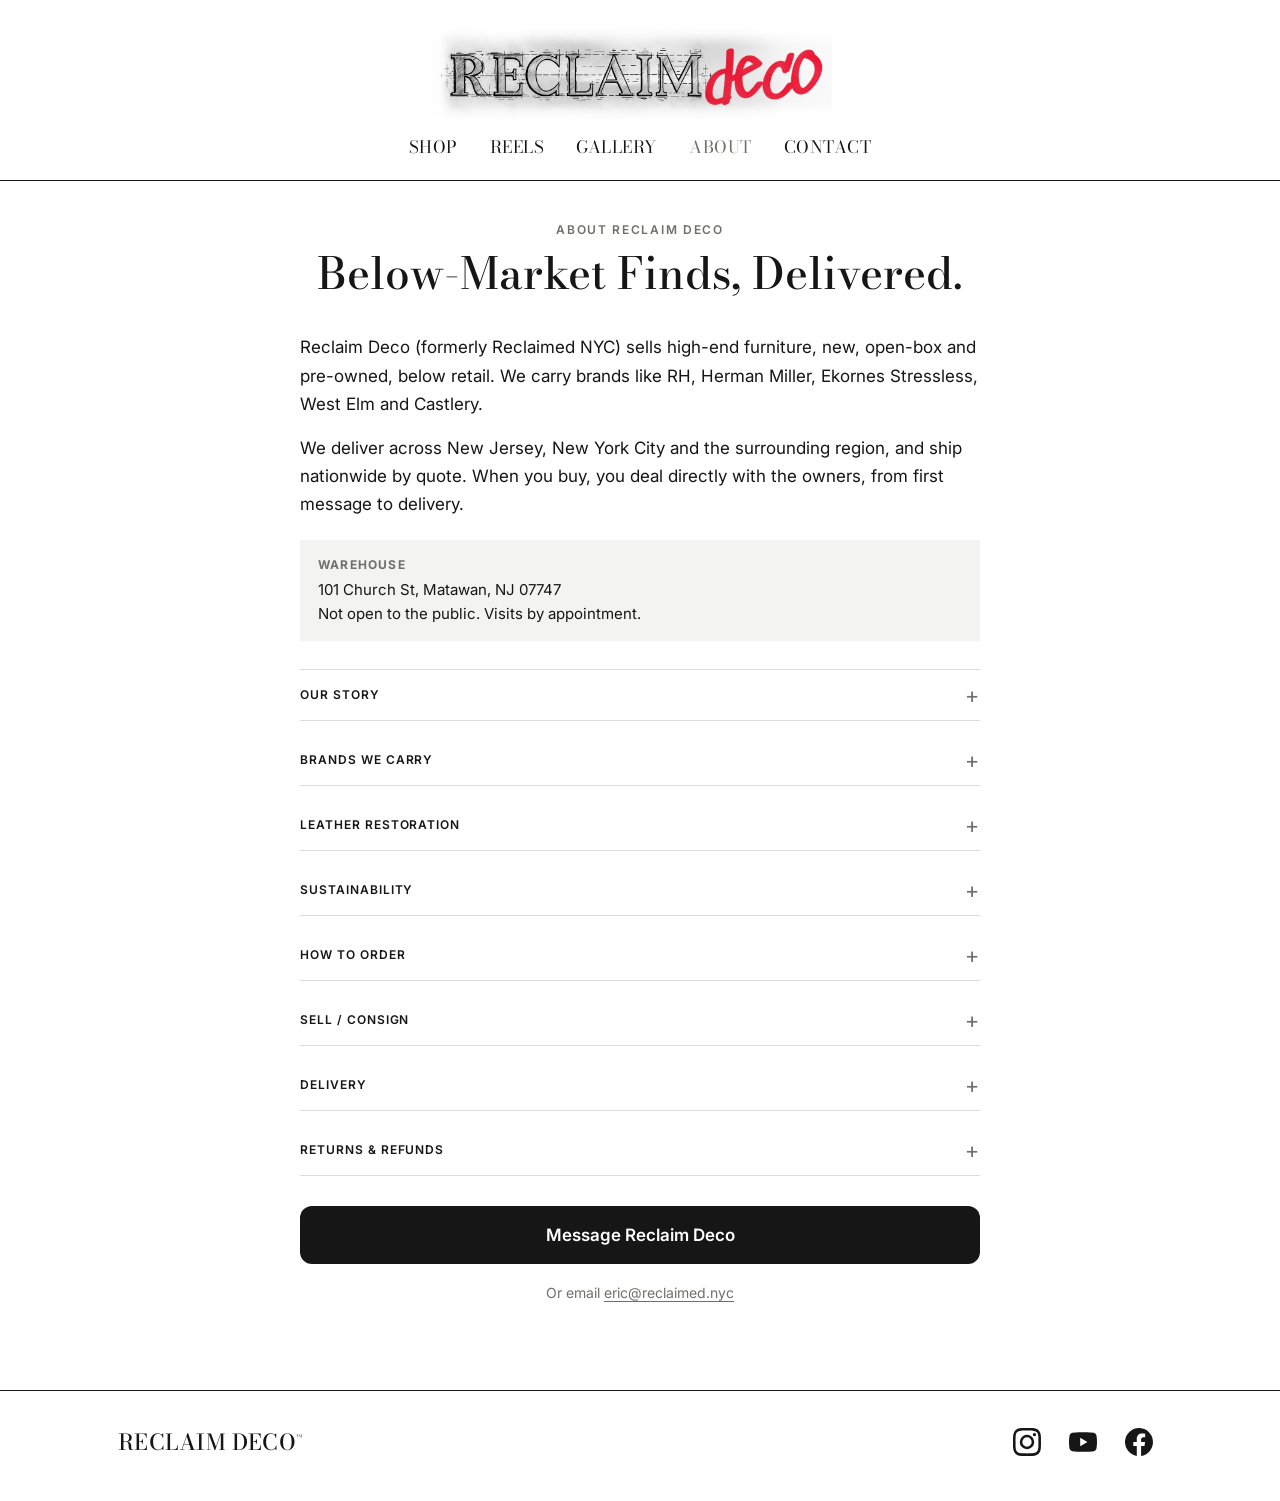
==== about/index.html @ 85d9bf43 "Cleanup: shared css/site.css for both pages, merge 16 duplicate rules, remove samples mode, Merch, h" ====
<!doctype html>
<html lang="en">
<head>
<meta charset="utf-8">
<meta name="viewport" content="width=device-width,initial-scale=1,viewport-fit=cover">
<title>About Reclaim Deco · Designer Furniture Below Retail, NJ &amp; NYC</title>
<meta name="description" content="Reclaim Deco (formerly Reclaimed NYC) sells new, open-box and pre-owned designer furniture from RH, Herman Miller, Stressless, West Elm and Castlery below retail. Local delivery across New Jersey, New York City and the surrounding region; nationwide shipping by quote. Warehouse in Matawan, NJ, by appointment.">
<link rel="canonical" href="https://reclaimdeco.com/about">
<meta name="color-scheme" content="light only">
<meta name="format-detection" content="telephone=no,email=no,address=no">
<meta name="theme-color" content="#ffffff">
<meta property="og:type" content="website">
<meta property="og:site_name" content="Reclaim Deco">
<meta property="og:title" content="About Reclaim Deco">
<meta property="og:description" content="Designer furniture below retail, delivered across the New York metro area and shipped nationwide.">
<meta property="og:image" content="https://reclaimdeco.com/img/og.jpg">
<meta property="og:url" content="https://reclaimdeco.com/about">
<meta name="twitter:card" content="summary_large_image">
<link rel="icon" type="image/png" href="/img/favicon.png">
<link rel="apple-touch-icon" href="/img/icon-180.png">
<link rel="preconnect" href="https://fonts.googleapis.com">
<link rel="preconnect" href="https://fonts.gstatic.com" crossorigin>
<link rel="stylesheet" href="https://fonts.googleapis.com/css2?family=Bodoni+Moda:opsz,wght@6..96,400;6..96,500&family=Inter:wght@400;500;600&display=swap">
<script type="application/ld+json">
{
 "@context": "https://schema.org",
 "@type": "FurnitureStore",
 "name": "Reclaim Deco",
 "alternateName": "Reclaimed NYC",
 "foundingDate": "2026-07",
 "founder": [{"@type": "Person", "name": "Eric Reid"}, {"@type": "Person", "name": "Charlie Hodge"}],
 "url": "https://reclaimdeco.com/",
 "logo": "https://reclaimdeco.com/img/logo.jpg",
 "image": "https://reclaimdeco.com/img/og.jpg",
 "description": "Reclaim Deco sells new, open-box and pre-owned designer furniture below retail, with local delivery across the New York metro area and nationwide shipping by quote.",
 "email": "eric@reclaimed.nyc",
 "address": {
  "@type": "PostalAddress",
  "streetAddress": "101 Church St",
  "addressLocality": "Matawan",
  "addressRegion": "NJ",
  "postalCode": "07747",
  "addressCountry": "US"
 },
 "areaServed": [
  "New York metropolitan area",
  "New Jersey",
  "New York City"
 ],
 "brand": [
  {
   "@type": "Brand",
   "name": "RH"
  },
  {
   "@type": "Brand",
   "name": "Herman Miller"
  },
  {
   "@type": "Brand",
   "name": "Ekornes Stressless"
  },
  {
   "@type": "Brand",
   "name": "West Elm"
  },
  {
   "@type": "Brand",
   "name": "Castlery"
  }
 ],
 "sameAs": [
  "https://www.instagram.com/reclaim.deco",
  "https://www.youtube.com/@ReclaimedNYC",
  "https://www.facebook.com/reclaimed.nyc/"
 ]
}
</script>
<link rel="stylesheet" href="/css/site.css">
<style>/* about page */
.about-page{max-width:680px;margin:0 auto}
.eyebrow{text-align:center;font-size:12px;font-weight:600;letter-spacing:.14em;text-transform:uppercase;color:var(--muted);margin:0 0 10px}
.about-page h1{text-align:center}
.intro p{font-size:17px;line-height:1.65;margin:0 0 16px}
.visit{margin:22px 0 28px;padding:16px 18px;background:#f3f3f1;font-size:15px;line-height:1.55}
.visit strong{display:block;font-size:12px;letter-spacing:.1em;text-transform:uppercase;color:var(--muted);margin-bottom:4px}
.more .body{padding:0 0 16px;font-size:16px;line-height:1.6}
.more .body p{margin:0 0 10px}
.more .body a{text-decoration:underline;text-underline-offset:3px}
.more .soon{color:var(--muted)}
.brands{columns:2;column-gap:20px;margin:0 0 12px;padding-left:18px}
.brands li{margin:0 0 4px;break-inside:avoid}
.steps{margin:0;padding-left:20px} .steps li{margin:0 0 10px}
.more+.more{margin-top:0;border-top:0}
.partner{margin-top:6px;padding:14px 16px;background:#f3f3f1;display:grid;gap:4px}
.btn-in{margin:6px 0 12px;min-height:52px}
.more .body a.btn{text-decoration:none;color:var(--bg)}
.req{font-size:14px;color:var(--muted);margin:0;line-height:1.5}
.about-cta{margin-top:30px;display:grid;gap:10px}
</style>
</head>
<body>
<header>
  <div class="wrap">
    <a class="logo" href="/" aria-label="Reclaim Deco home"><img src="/img/logo.jpg" alt="Reclaim Deco" width="1400" height="300"></a>
    <nav aria-label="Main">
      <a href="/#shop">Shop</a>
      <a href="/#reels">Reels</a>
      <a href="/#gallery">Gallery</a>
      <a href="/about" aria-current="page">About</a>
      <a href="/#contact">Contact</a>
    </nav>
  </div>
</header>

<main><div class="wrap">
<article class="about-page">
  <p class="eyebrow">About Reclaim Deco</p>
  <h1>Below-Market Finds, Delivered.</h1>

  <section class="intro" aria-label="Introduction">
    <p>Reclaim Deco (formerly Reclaimed NYC) sells high-end furniture, new, open-box and pre-owned, below retail. We carry brands like RH, Herman Miller, Ekornes Stressless, West Elm and Castlery.</p>
    <p>We deliver across New Jersey, New York City and the surrounding region, and ship nationwide by quote. When you buy, you deal directly with the owners, from first message to delivery.</p>
  </section>

  <div class="visit"><strong>Warehouse</strong>101 Church St, Matawan, NJ 07747<br>Not open to the public. Visits by appointment.</div>

<details class="more" id="story"><summary>Our Story</summary>
<div class="body"><p>Reclaim Deco started in July 2026 with two friends and one couch.</p>
<p>Eric Reid and Charlie Hodge met at the dog park and became fast friends. Eric was finishing his MBA at CU Boulder. Charlie had just finished his degree in media and film at VCU in Richmond, Virginia. Neither of us knew exactly what came next.</p>
<p>Then a family member needed to sell a couch. We sold it. Then another, and another. Soon we had a 1,000-square-foot warehouse in Jersey City, and before long we’d outgrown it as we bought more inventory and served more customers. Today we work out of a 5,000-square-foot warehouse in Matawan, New Jersey.</p>
<p>Every day is still a learning process. We’re obsessed with great design and with making buying furniture easy, from your first message to the day it’s in your home. We like what we do, and we’re glad you’re here.</p></div></details>
<details class="more" id="brands"><summary>Brands We Carry</summary>
<div class="body"><p>Our inventory changes every week, but these are the names we come back to:</p>
<ul class="brands">
<li>RH (Restoration Hardware)</li><li>Herman Miller</li><li>Ekornes / Stressless</li><li>West Elm</li><li>Castlery, including the Tan France x Castlery collection</li>
<li>Stickley</li><li>Ralph Lauren Home</li><li>Bernhardt</li><li>Ethan Allen</li><li>Knoll</li><li>Kartell</li><li>Geiger</li><li>Keilhauer</li><li>Coalesse</li><li>HAY</li><li>Universum</li>
</ul>
<p>Looking for a specific brand or piece? <a href="https://m.me/reclaimed.nyc" target="_blank" rel="noopener">Message us</a> and we’ll find it.</p></div></details>
<details class="more" id="restoration"><summary>Leather Restoration</summary>
<div class="body"><p>Many of our highest-end pieces carry a <strong>Restored</strong> tag. That means the leather has been expertly restored by Caleb Repp of <strong>Repp Leather Services</strong>, so it looks and wears the way it should.</p>
<p>Have a leather piece of your own that needs work? Caleb takes on restoration projects directly.</p>
<div class="partner"><strong>Repp Leather Services</strong>
<a href="https://reppleatherservices.com" target="_blank" rel="noopener">reppleatherservices.com</a>
<a href="https://www.instagram.com/reppleatherservices" target="_blank" rel="noopener">Instagram: @reppleatherservices</a></div></div></details>
<details class="more" id="sustainability"><summary>Sustainability</summary>
<div class="body"><p>Furniture waste is a big problem, and no single company solves it, us included. Here’s the picture:</p>
<ul class="steps">
<li><strong>12.1 million tons.</strong> That’s how much furniture Americans threw out in 2018, up from 2.2 million tons in 1960. About 80% went to landfill, and less than 1% was recycled.</li>
<li><strong>Fast furniture works like fast fashion.</strong> It’s built cheap, styled for the moment and made to be replaced, often lasting just five to seven years. A well-made piece can last decades.</li>
<li><strong>It’s hard to undo.</strong> Much of it is particleboard and MDF bonded with formaldehyde-based glues, which is tough to repair or recycle. Some foam has also been treated with flame-retardant chemicals. Many pieces are shipped thousands of miles from overseas factories, only to end up in a landfill close to home.</li>
</ul>
<p><strong>Wherever you shop, a few things help:</strong> look at what a piece is made of, buy secondhand when you can, and buy better quality, less often.</p>
<p>That’s why we sell well-made furniture that already exists, and restore it when it needs it.</p></div></details>
<details class="more" id="order"><summary>How to Order</summary>
<div class="body"><ol class="steps">
<li><strong>Find a piece.</strong> Browse the <a href="/">shop</a>. Every listing shows the price, condition and photos.</li>
<li><strong>Message us.</strong> Tap <em>Message Reclaim Deco</em> on any piece to reach the owners directly on Facebook Messenger, or email <a href="mailto:eric@reclaimed.nyc">eric@reclaimed.nyc</a>.</li>
<li><strong>Confirm the details.</strong> We confirm availability, answer questions on dimensions and condition, and walk you through the purchase.</li>
<li><strong>Delivery.</strong> We quote delivery based on distance and schedule a time that works for you.</li>
<li><strong>Want to see it first?</strong> Visit our Matawan, NJ warehouse by appointment.</li>
</ol>
<p class="req">Don’t see what you’re looking for? Send us a request. We’ll search our network of suppliers and try to find it for you.</p></div></details>
<details class="more" id="sell"><summary>Sell / Consign</summary>
<div class="body"><p>Have a piece you’d like to sell? We’re happy to hear about it.</p>
<p><strong>What we look for:</strong> furniture in like-new or excellent condition, from the brands we carry or of the same quality.</p>
<p><strong>Two ways to work with us:</strong></p>
<ul class="steps">
<li><strong>Cash offer.</strong> We buy the piece outright.</li>
<li><strong>Consignment.</strong> We list it on our platform and handle the sale for you.</li>
</ul>
<p>Send us a few photos, the brand and model, and where the piece is located. Not every piece will be a fit, but we’ll always get back to you.</p></div></details>
<details class="more" id="delivery"><summary>Delivery</summary>
<div class="body"><p><strong>Local delivery.</strong> We deliver across the New York metro area, including New Jersey, New York City and the surrounding region. Pricing is on a sliding scale based on mileage. Message us for a quote.</p>
<p><strong>Nationwide.</strong> We ship anywhere in the U.S. through uShip. Tell us where it’s going and we’ll submit your piece for a quote.</p>
<p>We only charge what it costs to get your piece to your door, and we keep that as low as we can so the savings go to you.</p></div></details>
<details class="more" id="returns"><summary>Returns &amp; Refunds</summary>
<div class="body"><p class="soon">Coming soon.</p></div></details>

  <div class="about-cta">
    <a class="btn" href="https://m.me/reclaimed.nyc" target="_blank" rel="noopener">Message Reclaim Deco</a>
    <p class="note">Or email <a href="mailto:eric@reclaimed.nyc">eric@reclaimed.nyc</a></p>
  </div>
</article>
</div></main>

<footer>
  <div class="wrap">
    <a class="tm" href="/" aria-label="Reclaim Deco home">RECLAIM DECO<sup>™</sup></a>
    <div class="social">
      <a href="https://www.instagram.com/reclaim.deco" target="_blank" rel="noopener" aria-label="Instagram"><svg viewBox="0 0 24 24" aria-hidden="true"><path d="M12 2.2c3.2 0 3.6 0 4.8.1 3.3.1 4.8 1.7 4.9 4.9.1 1.3.1 1.6.1 4.8s0 3.6-.1 4.8c-.1 3.2-1.7 4.8-4.9 4.9-1.3.1-1.6.1-4.8.1s-3.6 0-4.8-.1c-3.3-.1-4.8-1.7-4.9-4.9C2.2 15.6 2.2 15.2 2.2 12s0-3.6.1-4.8C2.4 3.9 3.9 2.4 7.2 2.3 8.4 2.2 8.8 2.2 12 2.2zM12 0C8.7 0 8.3 0 7.1.1 2.7.3.3 2.7.1 7.1 0 8.3 0 8.7 0 12s0 3.7.1 4.9c.2 4.4 2.6 6.8 7 7 1.2.1 1.6.1 4.9.1s3.7 0 4.9-.1c4.4-.2 6.8-2.6 7-7 .1-1.2.1-1.6.1-4.9s0-3.7-.1-4.9c-.2-4.4-2.6-6.8-7-7C15.7 0 15.3 0 12 0zm0 5.8a6.2 6.2 0 100 12.4 6.2 6.2 0 000-12.4zM12 16a4 4 0 110-8 4 4 0 010 8zm6.4-11.8a1.4 1.4 0 100 2.9 1.4 1.4 0 000-2.9z"/></svg></a>
      <a href="https://www.youtube.com/@ReclaimedNYC" target="_blank" rel="noopener" aria-label="YouTube"><svg viewBox="0 0 24 24" aria-hidden="true"><path d="M23.5 6.2a3 3 0 00-2.1-2.1C19.5 3.6 12 3.6 12 3.6s-7.5 0-9.4.5A3 3 0 00.5 6.2 31 31 0 000 12a31 31 0 00.5 5.8 3 3 0 002.1 2.1c1.9.5 9.4.5 9.4.5s7.5 0 9.4-.5a3 3 0 002.1-2.1A31 31 0 0024 12a31 31 0 00-.5-5.8zM9.6 15.6V8.4l6.2 3.6-6.2 3.6z"/></svg></a>
      <a href="https://www.facebook.com/reclaimed.nyc/" target="_blank" rel="noopener" aria-label="Facebook"><svg viewBox="0 0 24 24" aria-hidden="true"><path d="M24 12a12 12 0 10-13.9 11.9v-8.4H7.1V12h3V9.4c0-3 1.8-4.7 4.5-4.7 1.3 0 2.7.2 2.7.2v3h-1.5c-1.5 0-2 .9-2 1.9V12h3.4l-.5 3.5h-2.9v8.4A12 12 0 0024 12z"/></svg></a>
    </div>
  </div>
</footer>
<script>
// open the matching section when someone lands on /about#delivery, /about#returns, etc.
function openFromHash(){var el=document.getElementById(location.hash.slice(1));if(el&&el.tagName==="DETAILS"){el.open=true;el.scrollIntoView({block:"start"})}}
addEventListener("hashchange",openFromHash);openFromHash();
</script>
</body>
</html>
---- css/site.css ----
/* Layout: centered masthead logo + serif nav over a black rule, 2-col product grid, ruled footer. Matches the original site. */
:root{--bg:#ffffff; --fg:#161616; --muted:#6f6f6b; --field:#f4f4f4; --line:#161616; --hair:#dcdcdc; --tile:#eeeeec;
  --serif:"Bodoni Moda","Bodoni 72","Didot",Georgia,serif;
  --sans:"Inter",-apple-system,"Helvetica Neue",Arial,sans-serif;
  --gut:max(16px,env(safe-area-inset-left,0px));
  color-scheme:light;--xs:12px;--sm:14px;--base:16px;--btn:17px;--md:18px}
*{box-sizing:border-box}
html{-webkit-text-size-adjust:100%;-webkit-tap-highlight-color:transparent}
body{margin:0;background:var(--bg);color:var(--fg);font-family:var(--sans);font-size:16px;line-height:1.5;padding-top:env(safe-area-inset-top,0px);font-size:var(--base);line-height:1.55}
a{color:inherit;text-decoration:none}
img{max-width:100%}
[hidden]{display:none!important}
button{-webkit-tap-highlight-color:transparent}
.wrap{max-width:1100px;margin:0 auto;padding-left:var(--gut);padding-right:max(16px,env(safe-area-inset-right,0px))}
@media(min-width:700px){.wrap{padding-left:max(28px,env(safe-area-inset-left,0px));padding-right:max(28px,env(safe-area-inset-right,0px))}}
.sr{position:absolute;width:1px;height:1px;overflow:hidden;clip:rect(0 0 0 0);white-space:nowrap}
/* header */
header{border-bottom:1.5px solid var(--line);padding-block:18px 4px;text-align:center}
@media(min-width:700px){header{padding-block:28px 10px}}
.logo{display:block;width:min(420px,74%);margin:0 auto}
.logo img{display:block;width:100%;height:auto;aspect-ratio:1400/300;border-radius:2px}
nav{display:flex;justify-content:center;flex-wrap:wrap;column-gap:clamp(12px,3.6vw,32px);margin-top:6px}
nav a{font-family:var(--serif);font-size:clamp(13px,3.75vw,20px);letter-spacing:.03em;text-transform:uppercase;padding:10px 0;white-space:nowrap;font-size:clamp(13px,3.75vw,17px)}
nav a[aria-current="page"]{color:var(--muted)}
@media(hover:hover){nav a:hover{color:var(--muted)}}
@media(max-width:350px){nav{column-gap:9px}nav a{font-size:12.5px;letter-spacing:.02em}}
main{min-height:60vh;padding-block:26px 56px}
@media(min-width:700px){main{padding-block:40px 72px}}
/* Bodoni Moda is an optical-size font: at big sizes it switches to a hairline display cut.
   Pin big headings to a sturdier cut so the thin strokes don't disappear on phones. */
h1,.product h2,.reel .meta h3,.tm{font-variation-settings:"opsz" 11}
h1{font-family:var(--serif);font-weight:500;font-size:clamp(31px,8.4vw,56px);line-height:1.06;text-align:center;text-wrap:balance;margin:0 0 22px;font-size:clamp(30px,8vw,44px);line-height:1.08}
@media(min-width:700px){h1{margin-bottom:36px}}
.lede{text-align:center;color:var(--muted);margin:-8px auto 28px;max-width:34ch;text-wrap:balance}
@media(min-width:700px){.lede{margin-top:-20px;margin-bottom:36px}}
/* filters */
.filters{display:grid;grid-template-columns:1fr 1fr;gap:10px;margin-bottom:24px}
@media(min-width:700px){.filters{gap:14px;margin-bottom:36px}}
.select{position:relative;min-width:0}
.select select{appearance:none;-webkit-appearance:none;width:100%;font:inherit;font-size:16px;color:var(--fg);background:var(--field);border:1.5px solid var(--hair);border-radius:12px;padding:12px 34px 12px 14px;text-overflow:ellipsis;white-space:nowrap;overflow:hidden}
@media(min-width:700px){.select select{font-size:18px;padding:15px 48px 15px 20px}}
.select::after{content:"";position:absolute;right:15px;top:50%;width:8px;height:8px;border-right:2px solid var(--muted);border-bottom:2px solid var(--muted);transform:translateY(-70%) rotate(45deg);pointer-events:none}
@media(min-width:700px){.select::after{right:22px;width:9px;height:9px}}
.count-line{font-size:13px;color:var(--muted);text-align:center;margin:-10px 0 20px;letter-spacing:.02em}
select:focus-visible,a:focus-visible,button:focus-visible,[tabindex]:focus-visible{outline:2px solid var(--fg);outline-offset:3px}
/* grid */
.grid{display:grid;grid-template-columns:1fr 1fr;gap:30px 14px}
@media(min-width:700px){.grid{gap:44px 24px}}
@media(min-width:900px){.grid{grid-template-columns:repeat(3,1fr);gap:48px 32px}}
.card{display:flex;flex-direction:column;gap:8px;text-align:center;min-width:0}
.card>a.t{display:flex;flex-direction:column;gap:6px}
.ph{position:relative;aspect-ratio:1/1;width:100%;background:var(--tile);overflow:hidden}
.ph>a{display:block;height:100%}
.strip{display:flex;height:100%;overflow-x:auto;overflow-y:hidden;scroll-snap-type:x mandatory;overscroll-behavior-x:contain;scrollbar-width:none;-webkit-overflow-scrolling:touch}
.strip::-webkit-scrollbar{display:none}
.strip img{flex:0 0 100%;width:100%;height:100%;object-fit:cover;scroll-snap-align:center;scroll-snap-stop:always;display:block;background:var(--tile)}
@media(hover:hover){.card .strip img{transition:transform .4s ease}.card:hover .strip img{transform:scale(1.03)}}
.nophoto{height:100%;display:flex;flex-direction:column;align-items:center;justify-content:center;gap:12px;background:#f3f3f1;padding:12%;text-align:center}
.nophoto img{width:100%;max-width:240px;height:auto;mix-blend-mode:multiply;opacity:.42;filter:grayscale(1)}
.nophoto span{font-family:var(--sans);font-size:10.5px;font-weight:600;letter-spacing:.14em;text-transform:uppercase;color:var(--muted)}
.dots{position:absolute;left:50%;bottom:8px;transform:translateX(-50%);display:flex;gap:5px;padding:4px 6px;border-radius:999px;background:rgba(0,0,0,.32);pointer-events:none}
.dots i{width:6px;height:6px;border-radius:50%;background:rgba(255,255,255,.5);transition:background .2s}
.dots i.on{background:#fff}
.npics{position:absolute;top:8px;right:8px;font-size:11px;font-weight:600;letter-spacing:.03em;color:#fff;background:rgba(0,0,0,.5);padding:2px 7px;border-radius:999px;pointer-events:none;font-variant-numeric:tabular-nums}
.arw{position:absolute;top:50%;width:34px;height:34px;margin-top:-17px;border-radius:50%;border:0;background:rgba(255,255,255,.92);box-shadow:0 1px 5px rgba(0,0,0,.22);display:none;place-items:center;cursor:pointer;padding:0;color:#161616}
.arw svg{width:16px;height:16px;fill:none;stroke:currentColor;stroke-width:2.2}
.arw.l{left:8px}.arw.r{right:8px}
@media(hover:hover) and (pointer:fine){.ph:hover .arw,.hero:hover .arw{display:grid}}
.card h3{font-family:var(--serif);font-weight:400;font-size:clamp(15px,4.1vw,21px);line-height:1.22;margin:4px 0 0;text-wrap:balance;display:-webkit-box;-webkit-line-clamp:3;-webkit-box-orient:vertical;overflow:hidden;overflow-wrap:anywhere;font-size:16px;line-height:1.25}
.price{font-weight:600;font-size:clamp(14px,3.7vw,16px);font-variant-numeric:tabular-nums;font-size:15px}
.soldtag{font-size:12px;font-weight:600;letter-spacing:.1em;text-transform:uppercase;color:var(--muted)}
.tags{display:flex;flex-wrap:wrap;justify-content:center;gap:5px}
.tag{font-family:var(--sans);font-size:10.5px;font-weight:600;letter-spacing:.08em;text-transform:uppercase;line-height:1;padding:5px 8px 4px;border-radius:999px;border:1px solid var(--fg);color:var(--fg);white-space:nowrap}
.tag.c-new{background:var(--fg);color:var(--bg)}
.tag.c-open{border-width:1.5px}
.tag.c-like{}
.tag.c-exc{border-color:var(--muted);color:var(--muted)}
.tag.c-good{border:1px dashed var(--muted);color:var(--muted)}
.tag.c-rest{border-color:var(--field);background:var(--field);font-family:var(--serif);font-style:italic;font-weight:500;text-transform:none;letter-spacing:.02em;font-size:12.5px;padding:4px 9px 3px;font-size:13px}
.product .tags{margin:2px 0 10px}
.specs{margin:20px 0 8px;border-top:1px solid var(--hair)}
.specs div{display:grid;grid-template-columns:minmax(100px,34%) 1fr;gap:12px;padding:11px 0;border-bottom:1px solid var(--hair);font-size:16px}
.specs dt{font-size:12px;font-weight:600;letter-spacing:.08em;text-transform:uppercase;color:var(--muted);padding-top:3px}
.specs dd{margin:0;white-space:pre-line;overflow-wrap:anywhere}
.more{border-bottom:1px solid var(--hair);margin:0 0 14px;border-top:1px solid var(--hair);margin-top:18px}
.more .specs{margin:0 0 12px;border-top:0}
.more .specs div:last-child{border-bottom:0}
.more summary{list-style:none;display:flex;justify-content:space-between;align-items:center;padding:14px 0;cursor:pointer;font-size:12px;font-weight:600;letter-spacing:.08em;text-transform:uppercase;color:var(--fg)}
.more summary::-webkit-details-marker{display:none}
.more summary::after{content:"+";font-size:22px;font-weight:400;line-height:1;color:var(--muted)}
.more[open] summary::after{content:"−"}
.more .desc{margin:0 0 16px}
.chk{display:flex;align-items:center;gap:10px;font-size:17px;cursor:pointer}
.chk input{width:22px;height:22px;accent-color:var(--fg)}
.adm fieldset{border:1.5px solid var(--hair);border-radius:12px;padding:14px;margin:0;display:grid;gap:14px}
.adm legend{font-size:13px;font-weight:600;letter-spacing:.06em;text-transform:uppercase;color:var(--muted);padding:0 6px}
.empty{text-align:center;color:var(--muted);padding:40px 0}
.empty a{text-decoration:underline;text-underline-offset:3px}
/* loading skeleton */
.sk .ph,.sk .bar{background:var(--tile)}
.sk .bar{height:14px;border-radius:4px;margin:6px auto 0;width:70%}
.sk .bar+.bar{width:35%}
@media (prefers-reduced-motion:no-preference){.sk .ph,.sk .bar{animation:pulse 1.3s ease-in-out infinite}}
@keyframes pulse{50%{opacity:.55}}
/* product */
.product{max-width:620px;margin:0 auto}
.back,.share{font-family:var(--serif);font-size:15px;letter-spacing:.08em;text-transform:uppercase;color:var(--muted);padding:8px 0;background:none;border:0;cursor:pointer}
.share{display:inline-flex;align-items:center;gap:7px}
.share svg{width:16px;height:16px;fill:none;stroke:currentColor;stroke-width:1.8}
/* product photo frame: square, inset, neutral backdrop, whole piece visible (standard e-retail framing) */
.media{max-width:520px;margin:0 auto}
.hero{position:relative;aspect-ratio:1/1;max-height:min(520px,56vh);margin:0 auto;background:#f3f3f1;overflow:hidden}
.hero .strip{cursor:zoom-in}
.hero .strip img{object-fit:contain;background:#f3f3f1;padding:4%}
.hero .nophoto{background:#f3f3f1}
.ctr{position:absolute;left:12px;bottom:12px;font-size:13px;font-weight:600;color:#fff;background:rgba(0,0,0,.55);padding:4px 10px;border-radius:999px;font-variant-numeric:tabular-nums;pointer-events:none}
.zoom{position:absolute;right:12px;bottom:12px;width:44px;height:44px;border-radius:50%;border:0;background:#fff;box-shadow:0 1px 6px rgba(0,0,0,.25);display:grid;place-items:center;cursor:pointer;padding:0}
.zoom svg{width:20px;height:20px;stroke:#161616;fill:none;stroke-width:2.2}
.hero .arw{width:42px;height:42px;margin-top:-21px}
.thumbs{position:relative;display:flex;gap:8px;overflow-x:auto;margin-top:10px;padding:2px 2px 6px;scrollbar-width:none;scroll-padding-inline:2px}
.thumbs::-webkit-scrollbar{display:none}
.thumbs button{flex:0 0 56px;aspect-ratio:1;padding:0;border:1px solid var(--hair);background:#f3f3f1;cursor:pointer;opacity:.6;transition:opacity .2s}
.thumbs button[aria-current="true"]{border:2px solid var(--fg);opacity:1}
.thumbs img{width:100%;height:100%;object-fit:cover;display:block}
@media(min-width:700px){.thumbs button{flex-basis:76px}}
.product h2{font-family:var(--serif);font-weight:500;font-size:clamp(27px,7vw,40px);line-height:1.12;text-align:center;margin:22px 0 8px;text-wrap:balance;font-size:clamp(24px,6.6vw,34px);line-height:1.12}
.product .price{font-size:22px;display:block;text-align:center;font-size:var(--md)}
.product .soldtag{display:block;text-align:center;font-size:13px;font-size:var(--xs)}
.desc{font-size:17px;margin:14px 0 18px;white-space:pre-line;overflow-wrap:anywhere}
@media(min-width:700px){.desc{font-size:18px}}
.cta{position:sticky;bottom:0;z-index:5;display:flex;align-items:center;gap:14px;background:var(--bg);padding:10px 0 calc(10px + env(safe-area-inset-bottom,0px));margin-top:6px}
.cta .btn{flex:1}
.btn{display:flex;justify-content:center;align-items:center;gap:10px;background:var(--fg);color:var(--bg);font-weight:600;font-size:clamp(17px,4.6vw,21px);border-radius:12px;padding:16px;min-height:56px}
@media(hover:hover){.btn:hover{opacity:.88}}
.btn svg{width:21px;height:21px;fill:none;stroke:currentColor;stroke-width:1.9;stroke-linejoin:round}
.note{text-align:center;color:var(--muted);font-size:15px;margin-top:8px}
.note a{text-decoration:underline;text-underline-offset:3px}
@media(min-width:900px){
  .info .tags{justify-content:flex-start}
  .reelp{text-align:left!important}
  .product{max-width:1060px;display:grid;grid-template-columns:minmax(0,1.2fr) minmax(0,1fr);column-gap:52px;align-items:start}
  .info{position:sticky;top:28px}
  .info h2{text-align:left;margin-top:4px}
  .info .price,.info .soldtag,.info .desc{text-align:left!important}
  .media{max-width:none;margin:0}.hero{max-height:none}
  .cta{position:static;padding-top:4px}  .info .note{text-align:left}
}
.toast{position:fixed;left:50%;bottom:calc(90px + env(safe-area-inset-bottom,0px));transform:translateX(-50%);background:var(--fg);color:var(--bg);font-size:14px;font-weight:500;padding:10px 18px;border-radius:999px;z-index:60;pointer-events:none}
/* lightbox */
.lb{position:fixed;inset:0;z-index:50;background:#0c0c0c;overflow:hidden;touch-action:none;user-select:none;-webkit-user-select:none;overscroll-behavior:contain}
.lb .stage{position:absolute;inset:0;display:flex;align-items:center;justify-content:center}
.lb img{max-width:100%;max-height:100%;width:auto;height:auto;transform-origin:center;will-change:transform;-webkit-user-drag:none;pointer-events:none;transition:opacity .15s}
.lb .x{position:absolute;top:calc(12px + env(safe-area-inset-top,0px));right:calc(12px + env(safe-area-inset-right,0px));width:44px;height:44px;border-radius:50%;border:0;background:rgba(255,255,255,.16);color:#fff;font-size:26px;line-height:1;cursor:pointer;display:grid;place-items:center;padding:0}
.lb .ct{position:absolute;bottom:calc(18px + env(safe-area-inset-bottom,0px));left:0;right:0;text-align:center;color:#bbb;font-size:14px;pointer-events:none;font-variant-numeric:tabular-nums;transition:opacity .2s}
.lb .lbp{position:absolute;top:50%;margin-top:-24px;width:48px;height:48px;border-radius:50%;border:0;background:rgba(255,255,255,.16);color:#fff;cursor:pointer;display:none;place-items:center;padding:0}
.lb .lbp svg{width:20px;height:20px;fill:none;stroke:currentColor;stroke-width:2.2}
.lb .lbp.l{left:16px}.lb .lbp.r{right:16px}
@media(hover:hover) and (pointer:fine){.lb.multi .lbp{display:grid}}
/* reels feed */
.feed{position:fixed;inset:0;z-index:40;background:#000;overflow-y:auto;scroll-snap-type:y mandatory;overscroll-behavior:contain;scrollbar-width:none}
.feed::-webkit-scrollbar{display:none}
.reel{position:relative;height:100vh;height:100dvh;scroll-snap-align:start;scroll-snap-stop:always;display:grid;place-items:center;overflow:hidden}
.reel video{width:100%;height:100%;object-fit:cover;max-width:min(100%,calc(100dvh * 9 / 16));background:#000}
@media(min-aspect-ratio:3/4){.reel video{object-fit:contain}}
.reel .shade{position:absolute;left:0;right:0;bottom:0;height:45%;background:linear-gradient(transparent,rgba(0,0,0,.7));pointer-events:none}
.reel .meta{position:absolute;left:0;right:0;bottom:0;margin:0 auto;max-width:min(100%,calc(100dvh * 9 / 16));padding:0 18px calc(22px + env(safe-area-inset-bottom,0px));color:#fff;display:grid;gap:8px;text-align:left}
.reel .meta h3{font-family:var(--serif);font-weight:500;font-size:clamp(24px,6.6vw,32px);line-height:1.1;margin:0;text-wrap:balance;text-shadow:0 1px 8px rgba(0,0,0,.4);font-size:26px}
.reel .meta .tags{justify-content:flex-start}
.reel .meta .tag{border-color:#fff;color:#fff}.reel .meta .tag.c-new{background:#fff;color:#111}.reel .meta .tag.c-rest{background:rgba(255,255,255,.2);border-color:transparent}
.reel .mp{font-weight:600;font-size:18px;font-variant-numeric:tabular-nums;font-size:var(--md)}
.reel .view{display:flex;justify-content:center;align-items:center;background:#fff;color:#111;font-weight:600;font-size:17px;border-radius:12px;min-height:52px;margin-top:6px}
.feedbar{position:fixed;top:0;left:0;right:0;z-index:41;display:flex;justify-content:space-between;align-items:center;padding:calc(10px + env(safe-area-inset-top,0px)) 12px 10px;pointer-events:none}
.feedbar>*{pointer-events:auto}
.feedbar .fb{width:44px;height:44px;border-radius:50%;border:0;background:rgba(0,0,0,.35);color:#fff;display:grid;place-items:center;cursor:pointer;padding:0;font-size:24px;line-height:1}
.feedbar .fb svg{width:21px;height:21px;fill:none;stroke:currentColor;stroke-width:2}
.feedbar .ttl{font-family:var(--serif);color:#fff;font-size:17px;letter-spacing:.1em;text-transform:uppercase;text-shadow:0 1px 6px rgba(0,0,0,.5);font-size:15px}
.reel .paused{position:absolute;width:74px;height:74px;border-radius:50%;background:rgba(0,0,0,.4);display:grid;place-items:center;pointer-events:none;opacity:0;transition:opacity .2s}
.reel .paused::after{content:"";border-left:24px solid #fff;border-top:15px solid transparent;border-bottom:15px solid transparent;margin-left:6px}
.reel.is-paused .paused{opacity:1}
.reel .hintup{position:absolute;top:calc(64px + env(safe-area-inset-top,0px));left:0;right:0;text-align:center;color:rgba(255,255,255,.85);font-size:13px;pointer-events:none;transition:opacity .4s}
.reelbtn{display:inline-flex;align-items:center;gap:8px;margin:2px auto 0;font-weight:600;font-size:15px;border:1.5px solid var(--fg);border-radius:999px;padding:9px 16px}
.reelbtn svg{width:13px;height:13px;fill:currentColor}
.vid{display:grid;gap:10px}
.vid video{width:140px;aspect-ratio:9/16;object-fit:cover;background:#000;border-radius:6px}
/* about */
.about{max-width:640px;margin:0 auto}
.about h1{text-align:left}
.about p{font-size:18px;margin:0 0 22px}
@media(min-width:700px){.about p{font-size:19px;margin-bottom:26px}}
/* contact + reels */
.contact{display:flex;flex-direction:column;align-items:center;gap:22px;padding-top:10px}
.pill{min-width:220px;text-align:center;font-weight:600;font-size:19px;border-radius:999px;padding:17px 34px;border:1.5px solid var(--fg)}
.pill.solid{background:var(--fg);color:var(--bg)}
@media(hover:hover){.pill:hover{opacity:.85}}
.addr{color:var(--muted);font-size:15px;user-select:all;margin-top:-10px}
/* footer */
footer{border-top:1.5px solid var(--line)}
footer .wrap{display:flex;flex-direction:column;align-items:center;gap:14px;padding-block:28px calc(36px + env(safe-area-inset-bottom,0px))}
@media(min-width:700px){footer .wrap{flex-direction:row;justify-content:space-between}}
.tm{font-family:var(--serif);font-size:24px;letter-spacing:.02em;font-size:22px;font-weight:500;font-variation-settings:"opsz" 11}
.tm sup{font-size:.45em;vertical-align:super}
.social{display:flex;gap:10px}
.social a{display:grid;place-items:center;width:46px;height:46px}
.social svg{width:28px;height:28px;fill:var(--fg)}
@media(hover:hover){.social a:hover svg{fill:var(--muted)}}
@media (prefers-reduced-motion:reduce){*{transition:none!important;scroll-behavior:auto!important}}
/* admin */
.adm{max-width:680px;margin:0 auto}
.adm h1{margin-bottom:8px}
.adm .sub{text-align:center;color:var(--muted);margin:0 0 28px}
.row{display:flex;align-items:center;gap:14px;padding:12px 0;border-bottom:1px solid var(--hair)}
.row img,.row .t{width:64px;height:64px;object-fit:cover;background:var(--tile);flex:0 0 64px}
.row .m{flex:1;min-width:0}
.row .n{font-family:var(--serif);font-size:18px;line-height:1.2;overflow:hidden;text-overflow:ellipsis;white-space:nowrap;font-size:17px}
.row .p{font-size:14px;color:var(--muted);font-variant-numeric:tabular-nums}
.chip{font-size:12px;font-weight:600;letter-spacing:.06em;text-transform:uppercase;padding:4px 9px;border-radius:999px;border:1px solid var(--hair)}
.chip.available{background:var(--fg);color:var(--bg);border-color:var(--fg)}
.chip.sold{color:var(--muted)}
.chip.hidden{color:var(--muted);border-style:dashed}
.tabs{display:flex;gap:8px;flex-wrap:wrap;margin-bottom:16px}
.tabs button,.ghost{font:inherit;font-size:15px;padding:9px 16px;border-radius:999px;border:1.5px solid var(--hair);background:var(--bg);color:var(--fg);cursor:pointer}
.tabs button[aria-pressed="true"]{border-color:var(--fg);background:var(--fg);color:var(--bg)}
.add{width:100%;margin-bottom:20px;border:0;cursor:pointer;font-family:var(--sans)}
form.ed{display:grid;gap:16px}
.f{display:grid;gap:6px}
.f>span{font-size:13px;font-weight:600;letter-spacing:.06em;text-transform:uppercase;color:var(--muted)}
.f input,.f textarea,.f select{font:inherit;font-size:17px;color:var(--fg);background:var(--field);border:1.5px solid var(--hair);border-radius:10px;padding:13px 14px;width:100%}
.f textarea{min-height:110px;resize:vertical}
.two{display:grid;grid-template-columns:1fr 1fr;gap:12px}
.seg{display:grid;grid-template-columns:repeat(3,1fr);border:1.5px solid var(--fg);border-radius:10px;overflow:hidden}
.seg button{font:inherit;font-size:16px;padding:12px 4px;border:0;background:var(--bg);color:var(--fg);cursor:pointer}
.seg button+button{border-left:1.5px solid var(--fg)}
.seg button[aria-pressed="true"]{background:var(--fg);color:var(--bg)}
.pics{display:grid;grid-template-columns:repeat(auto-fill,minmax(96px,1fr));gap:10px}
.pic{position:relative;aspect-ratio:1;background:var(--tile)}
.pic img{width:100%;height:100%;object-fit:cover;display:block}
.pic .cover{position:absolute;left:4px;bottom:4px;font-size:10px;font-weight:600;letter-spacing:.06em;background:var(--fg);color:var(--bg);padding:2px 6px}
.pic .rm,.pic .mv,.pic .lf{position:absolute;top:4px;width:30px;height:30px;border-radius:50%;border:0;font-size:15px;cursor:pointer;display:grid;place-items:center;padding:0}
.pic .rm{right:4px;background:rgba(0,0,0,.6);color:#fff;font-size:18px}
.pic .mv{left:4px;background:rgba(255,255,255,.88);color:#161616;font-size:13px}
.pic .lf{left:38px;background:rgba(255,255,255,.88);color:#161616}
.upl{display:grid;place-items:center;aspect-ratio:1;border:1.5px dashed var(--muted);color:var(--muted);font-size:14px;text-align:center;cursor:pointer;padding:6px}
.upl input{display:none}
.actions{display:grid;gap:12px;margin-top:8px}
.danger{color:#b3261e;border-color:#b3261e}
.msg{text-align:center;font-size:15px;color:var(--muted);min-height:1.4em}
/* ===== Type scale =====
   Sans:  12 labels · 14 small · 16 body · 17 buttons · 18 emphasis
   Serif: 16/19 card titles · 26/34 product title · 30/44 page title
   Body never under 16px (also stops iPhone zoom on form fields); caps labels never under 12px. */
.lede,.note,.count-line,.addr,.toast,.row .p,.msg,.upl,.reel .hintup,.lb .ct{font-size:var(--sm)}
.tag,.soldtag,.specs dt,.more summary,.ctr,.chip,.f>span,.adm legend,.npics{font-size:var(--xs)}
.desc,.specs div,.about p,.select select,.f input,.f textarea,.f select,.seg button,.chk{font-size:var(--base)}
.btn,.pill,.reel .view{font-size:var(--btn)}
.reelbtn,.tabs button,.ghost{font-size:15px}
@media(min-width:700px){
  .card h3{font-size:19px}
  .price{font-size:16px}
  .desc,.about p{font-size:17px;line-height:1.6}
  .select select{font-size:var(--base)}
}
.tagline{font-size:clamp(17px,5.5vw,32px);margin:-4px 0 18px}
@media(max-width:350px){nav{column-gap:9px}nav a{font-size:12.5px;letter-spacing:.02em}}
@media(min-width:700px){.tagline{margin:0 0 28px}}
.addr,.addr a{color:var(--muted)!important;text-decoration:none!important;letter-spacing:.01em}
.more+.more{border-top:0;margin-top:0}
.howto{margin:0 0 10px;padding-left:20px;font-size:16px;line-height:1.55}
.howto li{margin:0 0 8px}
.btn-in{margin:4px 0 12px;min-height:52px;font-size:var(--btn)}
.req{font-size:var(--sm);color:var(--muted);margin:0 0 6px;line-height:1.5}
.request{margin:56px auto 0;max-width:420px;text-align:center;padding-top:32px;border-top:1px solid var(--hair)}
.request h2{font-family:var(--serif);font-weight:500;font-size:clamp(22px,6vw,28px);font-variation-settings:"opsz" 11;margin:0 0 8px}
.request p{color:var(--muted);margin:0 0 20px}
.sellnote{margin:20px 0 0!important;font-size:var(--sm)}
.sellnote a{color:var(--fg);text-decoration:underline;text-underline-offset:3px}
.morebrand{display:flex;align-items:center;gap:10px;margin:18px 0 0;padding:16px 2px;border-top:1px solid var(--hair);border-bottom:1px solid var(--hair)}
.morebrand span{font-family:var(--serif);font-size:19px;font-variation-settings:"opsz" 11;flex:1}
.morebrand small{font-size:var(--sm);color:var(--muted)}
.morebrand b{font-weight:400;font-size:20px}
@media(hover:hover){.morebrand:hover span{color:var(--muted)}}
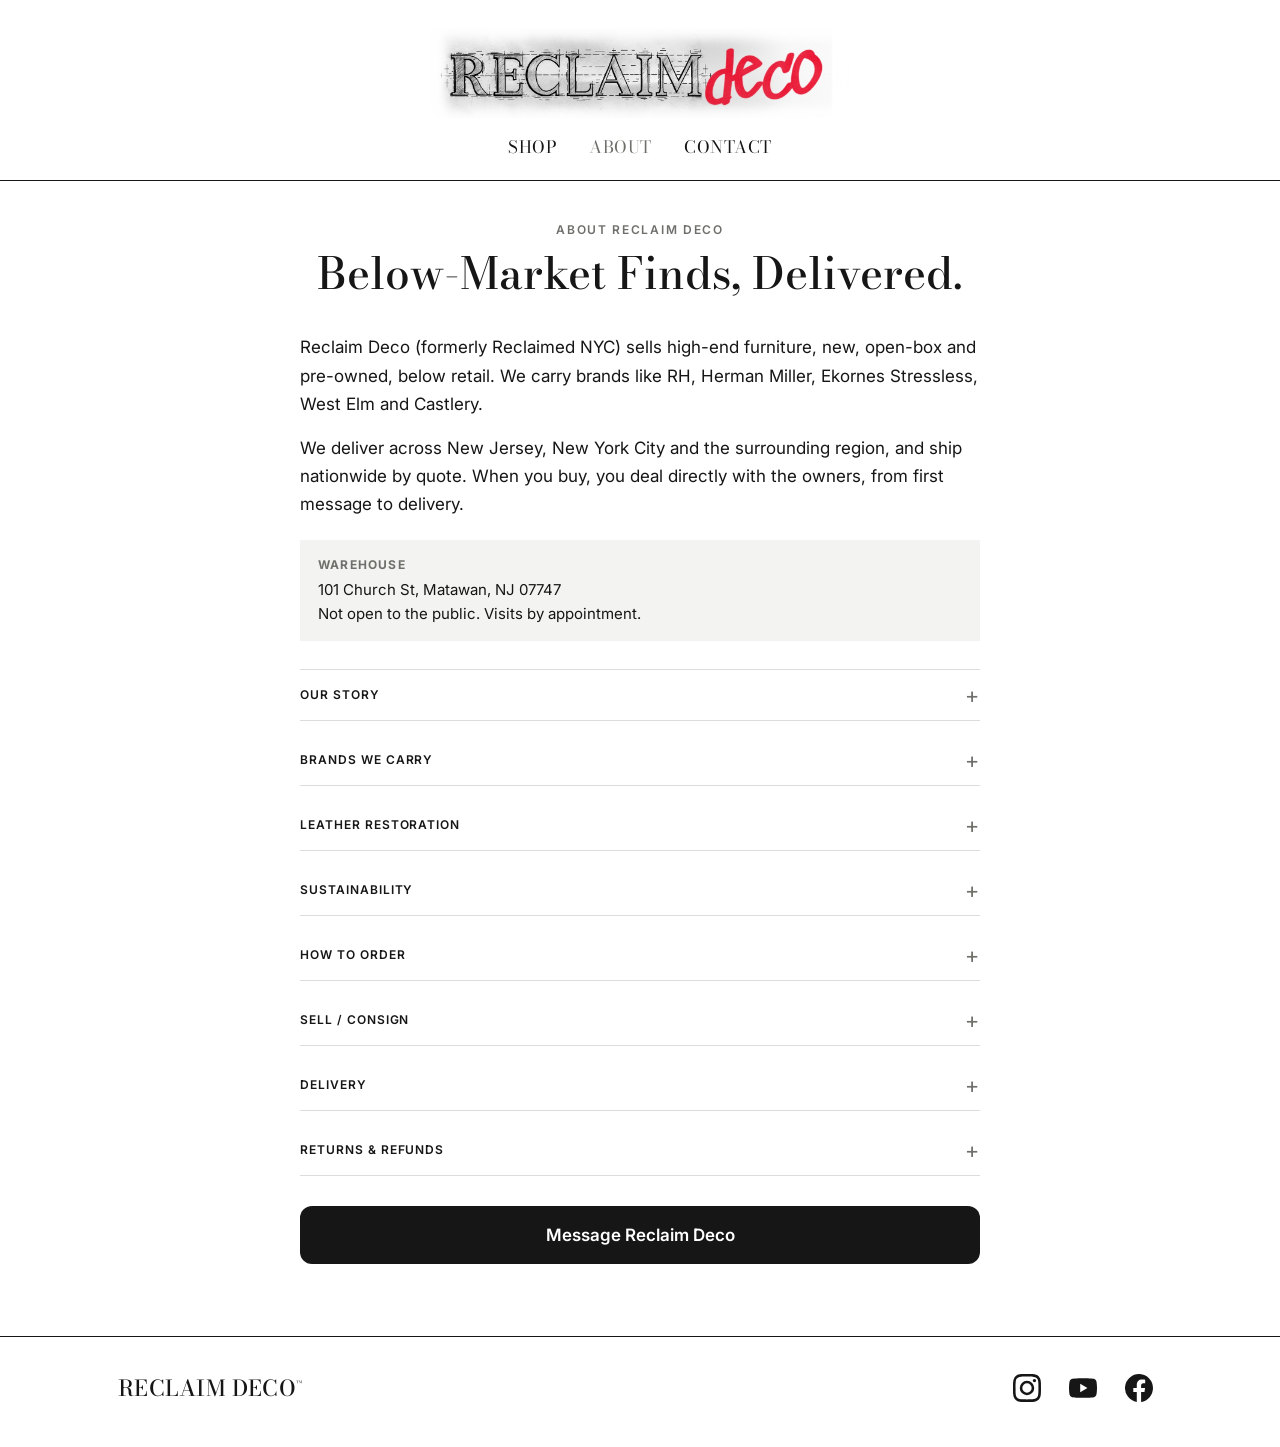
==== commit 0e139337: "Messenger-first contact; auto-hide empty Reels/Gallery tabs; one Message button on product pages - E" ====
--- a/about/index.html
+++ b/about/index.html
@@ -33,7 +33,6 @@
  "logo": "https://reclaimdeco.com/img/logo.jpg",
  "image": "https://reclaimdeco.com/img/og.jpg",
  "description": "Reclaim Deco sells new, open-box and pre-owned designer furniture below retail, with local delivery across the New York metro area and nationwide shipping by quote.",
- "email": "eric@reclaimed.nyc",
  "address": {
   "@type": "PostalAddress",
   "streetAddress": "101 Church St",
@@ -105,8 +104,8 @@
     <a class="logo" href="/" aria-label="Reclaim Deco home"><img src="/img/logo.jpg" alt="Reclaim Deco" width="1400" height="300"></a>
     <nav aria-label="Main">
       <a href="/#shop">Shop</a>
-      <a href="/#reels">Reels</a>
-      <a href="/#gallery">Gallery</a>
+      <a href="/#reels" data-r="reels" hidden>Reels</a>
+      <a href="/#gallery" data-r="gallery" hidden>Gallery</a>
       <a href="/about" aria-current="page">About</a>
       <a href="/#contact">Contact</a>
     </nav>
@@ -155,7 +154,7 @@
 <details class="more" id="order"><summary>How to Order</summary>
 <div class="body"><ol class="steps">
 <li><strong>Find a piece.</strong> Browse the <a href="/">shop</a>. Every listing shows the price, condition and photos.</li>
-<li><strong>Message us.</strong> Tap <em>Message Reclaim Deco</em> on any piece to reach the owners directly on Facebook Messenger, or email <a href="mailto:eric@reclaimed.nyc">eric@reclaimed.nyc</a>.</li>
+<li><strong>Message us.</strong> Tap <em>Message Reclaim Deco</em> on any piece to reach the owners directly on Facebook Messenger.</li>
 <li><strong>Confirm the details.</strong> We confirm availability, answer questions on dimensions and condition, and walk you through the purchase.</li>
 <li><strong>Delivery.</strong> We quote delivery based on distance and schedule a time that works for you.</li>
 <li><strong>Want to see it first?</strong> Visit our Matawan, NJ warehouse by appointment.</li>
@@ -179,7 +178,6 @@
 
   <div class="about-cta">
     <a class="btn" href="https://m.me/reclaimed.nyc" target="_blank" rel="noopener">Message Reclaim Deco</a>
-    <p class="note">Or email <a href="mailto:eric@reclaimed.nyc">eric@reclaimed.nyc</a></p>
   </div>
 </article>
 </div></main>
@@ -198,6 +196,10 @@
 // open the matching section when someone lands on /about#delivery, /about#returns, etc.
 function openFromHash(){var el=document.getElementById(location.hash.slice(1));if(el&&el.tagName==="DETAILS"){el.open=true;el.scrollIntoView({block:"start"})}}
 addEventListener("hashchange",openFromHash);openFromHash();
+// same menu rule as the shop: Reels/Gallery appear once they have something in them (uses the shop's saved inventory)
+try{var inv=JSON.parse(localStorage.getItem("rn_items_v1")||"[]");
+  if(inv.some(function(i){return i.video&&i.status!=="hidden"}))document.querySelector('nav a[data-r="reels"]').hidden=false;
+  if(inv.some(function(i){return i.status==="sold"}))document.querySelector('nav a[data-r="gallery"]').hidden=false;}catch(e){}
 </script>
 </body>
 </html>
--- a/css/site.css
+++ b/css/site.css
@@ -278,3 +278,6 @@
 .morebrand small{font-size:var(--sm);color:var(--muted)}
 .morebrand b{font-weight:400;font-size:20px}
 @media(hover:hover){.morebrand:hover span{color:var(--muted)}}
+.contact p.addr{margin:-8px 0 0;text-align:center;max-width:30ch}
+.contact .wh{margin-top:14px;line-height:1.6;user-select:text}
+.contact .wh strong{display:block;font-size:12px;letter-spacing:.1em;text-transform:uppercase;margin-bottom:2px}
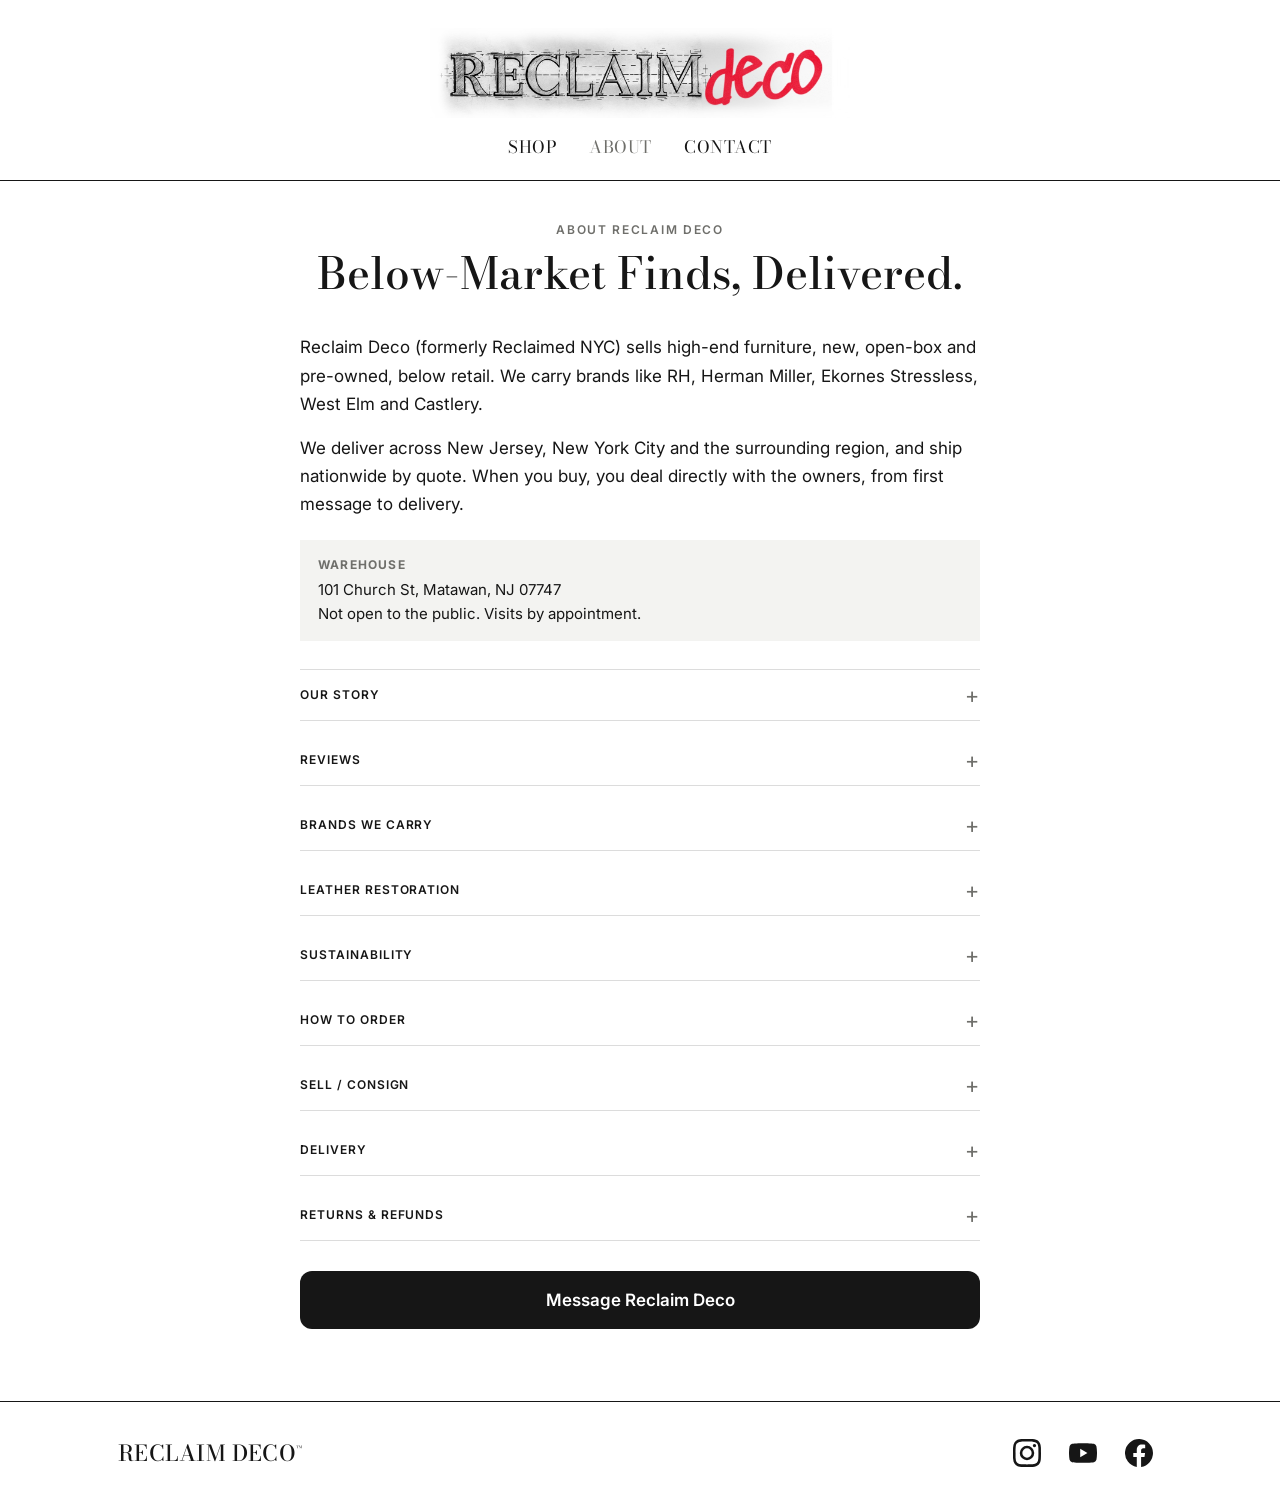
==== commit b61be6ff: "About: add Reviews section from Facebook Marketplace Co-Authored-By: Claude Opus 5.5 <noreply@anthro" ====
--- a/about/index.html
+++ b/about/index.html
@@ -75,7 +75,7 @@
  ]
 }
 </script>
-<link rel="stylesheet" href="/css/site.css">
+<link rel="stylesheet" href="/css/site.css?v=e8fb9a1b">
 <style>/* about page */
 .about-page{max-width:680px;margin:0 auto}
 .eyebrow{text-align:center;font-size:12px;font-weight:600;letter-spacing:.14em;text-transform:uppercase;color:var(--muted);margin:0 0 10px}
@@ -96,6 +96,12 @@
 .more .body a.btn{text-decoration:none;color:var(--bg)}
 .req{font-size:14px;color:var(--muted);margin:0;line-height:1.5}
 .about-cta{margin-top:30px;display:grid;gap:10px}
+.rev{padding:14px 0;border-top:1px solid var(--hair)}
+.rev:first-of-type{border-top:0;padding-top:8px}
+.rev-top{display:flex;justify-content:space-between;align-items:center;font-size:13px;color:var(--muted);margin-bottom:6px}
+.stars{color:var(--fg,#111);letter-spacing:2px;font-size:15px}
+.more .body .rev p{margin:0 0 6px}
+.more .body .rev p.rev-by{font-size:14px;color:var(--muted);margin:0}
 </style>
 </head>
 <body>
@@ -129,6 +135,21 @@
 <p>Eric Reid and Charlie Hodge met at the dog park and became fast friends. Eric was finishing his MBA at CU Boulder. Charlie had just finished his degree in media and film at VCU in Richmond, Virginia. Neither of us knew exactly what came next.</p>
 <p>Then a family member needed to sell a couch. We sold it. Then another, and another. Soon we had a 1,000-square-foot warehouse in Jersey City, and before long we’d outgrown it as we bought more inventory and served more customers. Today we work out of a 5,000-square-foot warehouse in Matawan, New Jersey.</p>
 <p>Every day is still a learning process. We’re obsessed with great design and with making buying furniture easy, from your first message to the day it’s in your home. We like what we do, and we’re glad you’re here.</p></div></details>
+<details class="more" id="reviews"><summary>Reviews</summary>
+<div class="body"><p class="req">From our customers on Facebook Marketplace.</p>
+<div class="rev"><div class="rev-top"><span class="stars" aria-label="5 out of 5 stars">★★★★★</span><span>Nov 12, 2026</span></div>
+<p>“Eric is a true gem of Facebook Marketplace! He went above and beyond to ensure I was well informed and that everything was thoroughly…”</p>
+<p class="rev-by">Marvin, on Eric [Reclaim Deco team]</p></div>
+<div class="rev"><div class="rev-top"><span class="stars" aria-label="5 out of 5 stars">★★★★★</span><span>Oct 8, 2026</span></div>
+<p>“My dealings with Eric was simply great. I purchased a Stressless recliner and it was in incredible condition, looks and feels new…”</p>
+<p class="rev-by">Joe, on Eric [Reclaim Deco team]</p></div>
+<div class="rev"><div class="rev-top"><span class="stars" aria-label="5 out of 5 stars">★★★★★</span><span>Sep 29, 2026</span></div>
+<p>“Highly Recommend this seller! Fast communication and straightforward”</p>
+<p class="rev-by">Jett, on Eric [Reclaim Deco team]</p></div>
+<div class="rev"><div class="rev-top"><span class="stars" aria-label="5 out of 5 stars">★★★★★</span><span>Sep 24, 2026</span></div>
+<p>“Nice guy &amp; extremely professional &amp; knowledgeable.”</p>
+<p class="rev-by">Jay, on Eric [Reclaim Deco team]</p></div>
+</div></details>
 <details class="more" id="brands"><summary>Brands We Carry</summary>
 <div class="body"><p>Our inventory changes every week, but these are the names we come back to:</p>
 <ul class="brands">
--- a/css/site.css
+++ b/css/site.css
@@ -74,7 +74,6 @@
 .tag.c-new{background:var(--fg);color:var(--bg)}
 .tag.c-open{border-width:1.5px}
 .tag.c-like{}
-.tag.c-exc{border-color:var(--muted);color:var(--muted)}
 .tag.c-good{border:1px dashed var(--muted);color:var(--muted)}
 .tag.c-rest{border-color:var(--field);background:var(--field);font-family:var(--serif);font-style:italic;font-weight:500;text-transform:none;letter-spacing:.02em;font-size:12.5px;padding:4px 9px 3px;font-size:13px}
 .product .tags{margin:2px 0 10px}
@@ -281,3 +280,22 @@
 .contact p.addr{margin:-8px 0 0;text-align:center;max-width:30ch}
 .contact .wh{margin-top:14px;line-height:1.6;user-select:text}
 .contact .wh strong{display:block;font-size:12px;letter-spacing:.1em;text-transform:uppercase;margin-bottom:2px}
+
+/* Shop grid: bigger photos, compact text */
+@media(max-width:699px){
+  .grid{gap:22px 6px;margin-inline:calc(10px - var(--gut))}
+}
+.card{gap:6px}
+.card>a.t{gap:3px;padding:0 2px}
+.card h3{font-size:14.5px;line-height:1.25;margin:2px 0 0;-webkit-line-clamp:2;line-clamp:2;max-height:2.5em}
+.card .price{font-size:14px}
+.card .soldtag{font-size:11px}
+.card .tags{gap:4px;margin-bottom:1px}
+.card .tag{font-size:9.5px;padding:4px 6px 3px;letter-spacing:.07em}
+.card .tag.c-rest{font-size:11.5px;padding:3px 7px 2px}
+@media(min-width:700px){
+  .grid{gap:36px 16px}
+  .card h3{font-size:17px;max-height:2.5em}
+  .card .price{font-size:15px}
+}
+@media(min-width:900px){.grid{gap:40px 20px}}
